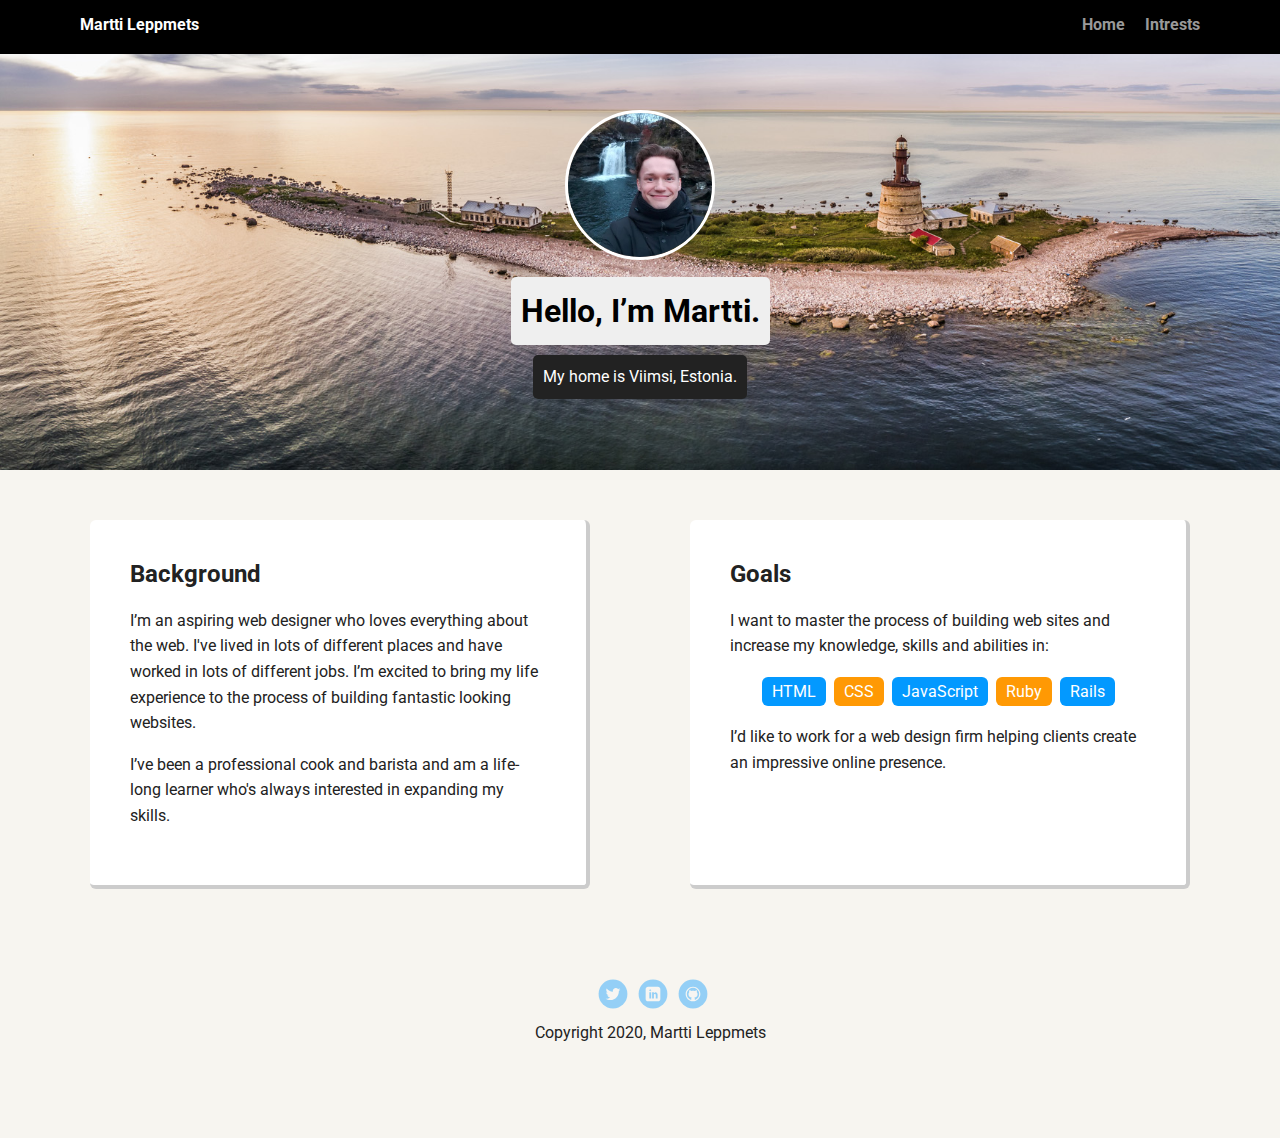
==== index.html @ c5f19c08 "Added project starter files" ====
<!doctype html>
<html lang="en">
<head>
  <meta charset="utf-8">
  <title>Martti Leppmets's Profile</title>
  <meta name="viewport" content="width=device-width, initial-scale=1.0">
  <link rel="stylesheet" href="styles.css">
  <link href="https://fonts.googleapis.com/css?family=Muli%7CRoboto:400,300,500,700,900" rel="stylesheet"></head>
  <body>

    <div class="main-nav">
        <ul class="nav">
          <li class="name">Martti Leppmets</li>
          <li><a href="../portfolio_update_v1/index.html">Home</a></li>
          <li><a href="../portfolio_update_v1/intrests.html">Intrests</a></li>
        </ul>
    </div>

    <header>
      <img src="images/marttil.jpg" alt="Picture of Martti Leppmets" class="profile-image">
      <h1 class="tag name">Hello, I’m Martti.</h1>
      <p class="tag location">My home is Viimsi, Estonia.</p>
    </header>

    <main class="flex">
      <div class="card">
        <h2>Background</h2>
        <p>I’m an aspiring web designer who loves everything about the web. I've lived in lots of different places and have worked in lots of different jobs. I’m excited to bring my life experience to the process of building fantastic looking websites.</p>
        <p>I’ve been a professional cook and barista and am a life-long learner who's always interested in expanding my skills.</p>
      </div> 

      <div class="card">
        <h2>Goals</h2>
        <p>I want to master the process of building web sites and increase my knowledge, skills and abilities in:</p>
        <ul class="skills">
          <li>HTML</li>
          <li>CSS</li>
          <li>JavaScript</li>
          <li>Ruby</li>
          <li>Rails</li>
        </ul>
        <p>I’d like to work for a web design firm helping clients create an impressive online presence.</p>
      </div> 

    </main>
    <footer>
      <ul>
        <li><a href="#" class="social twitter">Twitter</a></li>
        <li><a href="#" class="social linkedin">LinkedIn</a></li>
        <li><a href="#" class="social github">Github</a></li>
      </ul>
      <p class="copyright">Copyright 2020, Martti Leppmets</p>
    </footer>
  </body>
  </html>
---- styles.css ----
/* Global Layout Set-up */
* { 
  box-sizing: border-box;
}
  
body {
  margin: 0;
  padding: 0;
  text-align: center;
  font-family: 'Roboto', sans-serif;
  color: #222;
  background: #f7f5f0;
}
/* Link Styles */

a {
  text-decoration: none;
  color: #999;
}
a:hover {
  color: #6633ff;
}

/* Section Styles */

.main-nav {
  width: 100%;
  background: black;
  min-height: 30px;
  padding: 10px;
  position: fixed;
  text-align: center;
}
.nav {
  display: flex;
  justify-content: space-around;
  font-weight: 700;
  list-style-type: none;
  margin: 0 auto;
  padding: 0;
}

.nav .name {
    display: block;
    margin-right: auto;
    color: white;
}
.nav li {
  padding: 5px 10px 10px 10px;
}
.nav a {
  transition: all .5s;
}
.nav a:hover {
  color: white
}

header {
  text-align: center;
  background: url('images/keri.jpg') no-repeat top center ;
  background-size: cover;
  overflow: hidden;
  padding-top: 60px;
}
header {
  line-height: 1.5;
}
header .profile-image {
  margin-top: 50px;
  width: 150px;
  height: 150px;
  border-radius: 50%;
  border: 3px solid white;
  transition: all .5s;
}
header .profile-image:hover {
  transform: scale(1.2) rotate(5deg);
}
.tag {
  background-color: #efefef;
  color: black;
  padding: 10px;
  border-radius: 5px;
  display: table;
  margin: 10px auto;
} 
.location {
  background-color: #222;
  color: white;
}
.card {
  margin: 30px;
  padding: 20px 40px 40px;
  max-width: 500px;
  text-align: left;
  background: #fff;
  border-bottom: 4px solid #ccc;
  border-right: 4px solid #ccc;
  border-radius: 6px;
  transition: all .5s;
}
.card:hover {
  border-color: #000000;
}

ul.skills {
  padding: 0;
  text-align: center;
}

.skills li {
  border-radius: 6px;
  display: inline-block;
  background: #ff9904;
  color: white;
  padding: 5px 10px;
  margin: 2px;
}

.skills li:nth-child(odd) {
  background: #0399ff;
}

footer {
  width: 100%;
  min-height: 30px;
  padding: 20px 0 40px 20px;
}

footer .copyright {
  top: -8px;
  font-size: .75em;
}

footer ul {
  list-style-type: none;
  margin: 0;
  padding: 0;
}

footer ul li {
  display: inline-block;
}

a.social {
  display: inline-block;
  text-indent: -9999px;
  margin-left: 5px;
  width: 30px;
  height: 30px;
  background-size: 30px 30px;
  opacity: .4;
  transition: all .5s;
}
a.twitter {
  background-image: url(images/twitter.svg);
}
a.linkedin {
  background-image: url(images/linkedin.svg);
}
a.github {
  background-image: url(images/github.svg);
}
a.social:hover {
  opacity: 1;
}
.clearfix {
  clear: both;
}

/* Styles for larger screens */
@media screen and (min-width: 720px) {
  
  .flex {
      display: -ms-flexbox;      /* TWEENER - IE 10 */
      display: flex; 
      max-width: 1200px;
      -ms-flex-pack: distribute;
      justify-content: space-around;
      margin: 0 auto;
  }

  header {
    min-height: 470px;
  }

  .nav {
    max-width: 1200px;
    padding: 0 30px;
  }


  main {
    padding-top: 20px;
  }

  main p {
    line-height: 1.6em;
  }

  footer {
    font-size: 1.3em;
    max-width: 1200px;
    margin: 40px auto;
  }

}
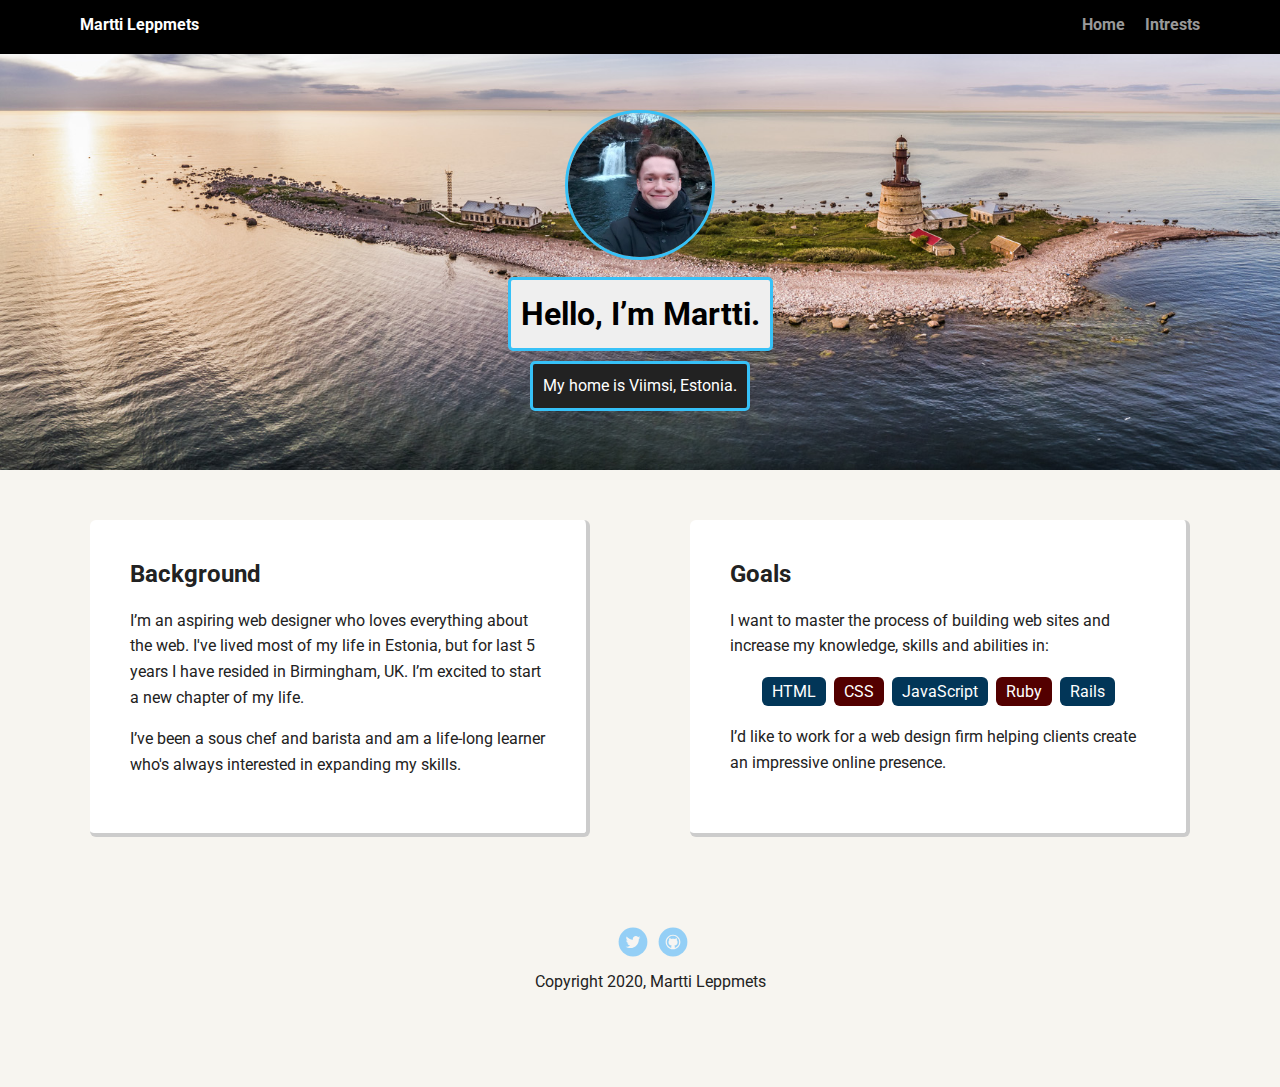
==== commit 0695eee7: "Started on the project" ====
--- a/index.html
+++ b/index.html
@@ -11,8 +11,8 @@
     <div class="main-nav">
         <ul class="nav">
           <li class="name">Martti Leppmets</li>
-          <li><a href="../portfolio_update_v1/index.html">Home</a></li>
-          <li><a href="../portfolio_update_v1/intrests.html">Intrests</a></li>
+          <li><a href="../../portfolio_update_v1/Techdegree-Project-1/index.html">Home</a></li>
+          <li><a href="../../portfolio_update_v1/Techdegree-Project-1/intrests.html">Intrests</a></li>
         </ul>
     </div>
 
@@ -25,8 +25,8 @@
     <main class="flex">
       <div class="card">
         <h2>Background</h2>
-        <p>I’m an aspiring web designer who loves everything about the web. I've lived in lots of different places and have worked in lots of different jobs. I’m excited to bring my life experience to the process of building fantastic looking websites.</p>
-        <p>I’ve been a professional cook and barista and am a life-long learner who's always interested in expanding my skills.</p>
+        <p>I’m an aspiring web designer who loves everything about the web. I've lived most of my life in Estonia, but for last 5 years I have resided in Birmingham, UK. I’m excited to start a new chapter of my life.</p>
+        <p>I’ve been a sous chef and barista and am a life-long learner who's always interested in expanding my skills.</p>
       </div> 
 
       <div class="card">
@@ -45,9 +45,8 @@
     </main>
     <footer>
       <ul>
-        <li><a href="#" class="social twitter">Twitter</a></li>
-        <li><a href="#" class="social linkedin">LinkedIn</a></li>
-        <li><a href="#" class="social github">Github</a></li>
+        <li><a href="http://twitter.com/MarttiLe" target="_blank" class="social twitter">Twitter</a></li>
+        <li><a href="https://github.com/MarttiLe" target="_blank" class="social github">Github</a></li>
       </ul>
       <p class="copyright">Copyright 2020, Martti Leppmets</p>
     </footer>
--- a/styles.css
+++ b/styles.css
@@ -70,11 +70,11 @@
   width: 150px;
   height: 150px;
   border-radius: 50%;
-  border: 3px solid white;
+  border: 3px solid rgb(55, 193, 247);
   transition: all .5s;
 }
 header .profile-image:hover {
-  transform: scale(1.2) rotate(5deg);
+  transform: scale(1.2) rotate(360deg);
 }
 .tag {
   background-color: #efefef;
@@ -83,10 +83,12 @@
   border-radius: 5px;
   display: table;
   margin: 10px auto;
+  border: 3px solid rgb(55, 193, 247);
 } 
 .location {
   background-color: #222;
   color: white;
+  border: 3px solid rgb(55, 193, 247);
 }
 .card {
   margin: 30px;
@@ -111,14 +113,14 @@
 .skills li {
   border-radius: 6px;
   display: inline-block;
-  background: #ff9904;
+  background: #530000;
   color: white;
   padding: 5px 10px;
   margin: 2px;
 }
 
 .skills li:nth-child(odd) {
-  background: #0399ff;
+  background: #023658;
 }
 
 footer {
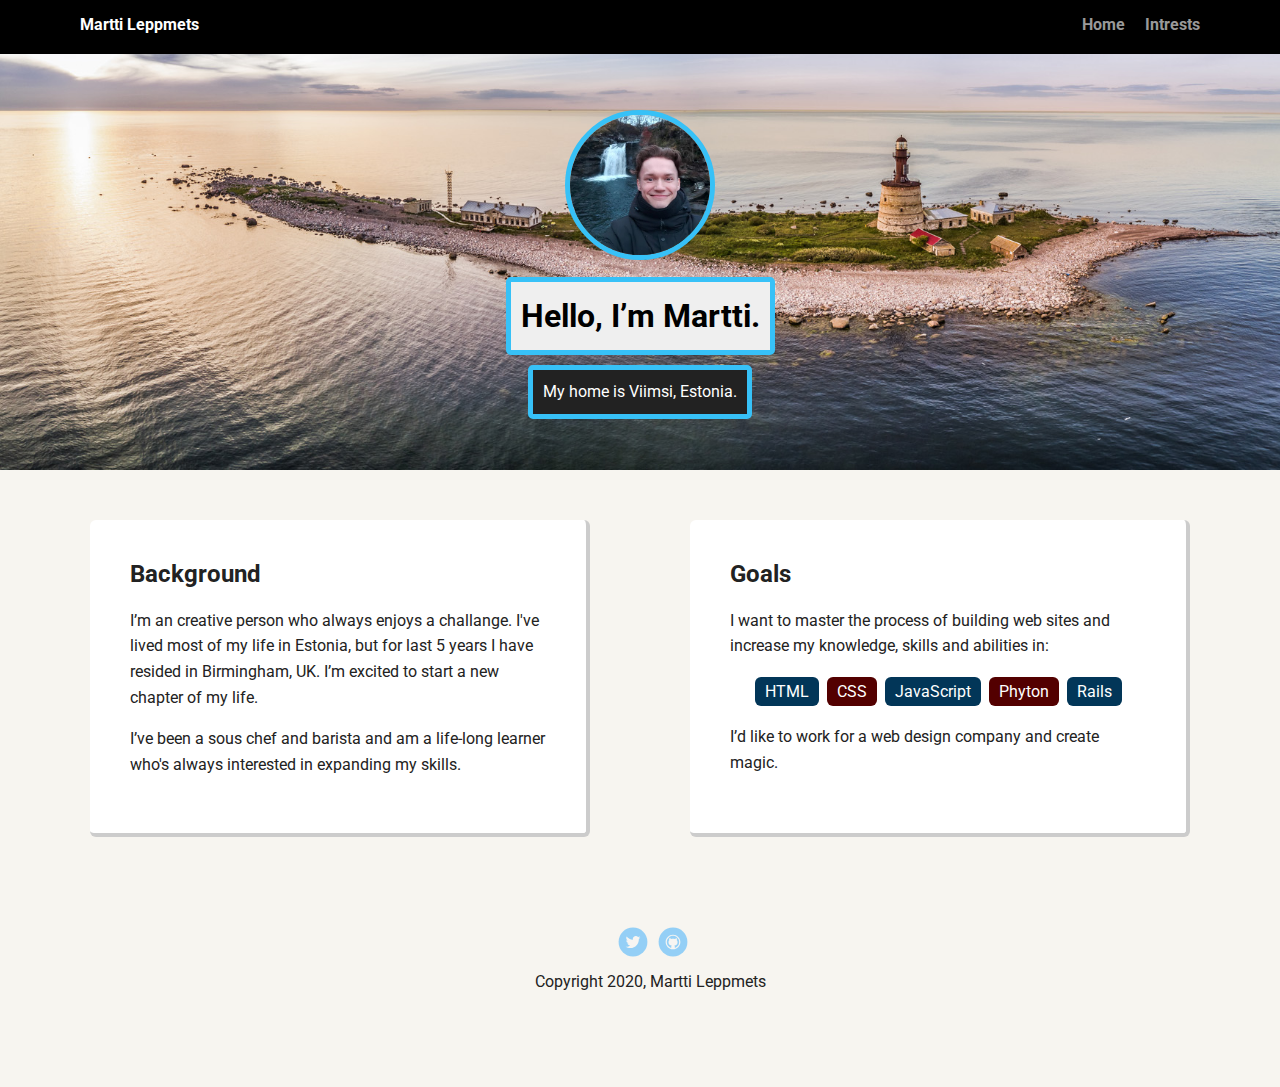
==== commit 49d61bd3: "Final changes" ====
--- a/index.html
+++ b/index.html
@@ -8,8 +8,8 @@
   <link href="https://fonts.googleapis.com/css?family=Muli%7CRoboto:400,300,500,700,900" rel="stylesheet"></head>
   <body>
 
-    <div class="main-nav">
-        <ul class="nav">
+    <div class="nav">
+        <ul class="nav-list">
           <li class="name">Martti Leppmets</li>
           <li><a href="../../portfolio_update_v1/Techdegree-Project-1/index.html">Home</a></li>
           <li><a href="../../portfolio_update_v1/Techdegree-Project-1/intrests.html">Intrests</a></li>
@@ -23,23 +23,23 @@
     </header>
 
     <main class="flex">
-      <div class="card">
+      <div class="article">
         <h2>Background</h2>
-        <p>I’m an aspiring web designer who loves everything about the web. I've lived most of my life in Estonia, but for last 5 years I have resided in Birmingham, UK. I’m excited to start a new chapter of my life.</p>
+        <p>I’m an creative person who always enjoys a challange. I've lived most of my life in Estonia, but for last 5 years I have resided in Birmingham, UK. I’m excited to start a new chapter of my life.</p>
         <p>I’ve been a sous chef and barista and am a life-long learner who's always interested in expanding my skills.</p>
       </div> 
 
-      <div class="card">
+      <div class="article">
         <h2>Goals</h2>
         <p>I want to master the process of building web sites and increase my knowledge, skills and abilities in:</p>
         <ul class="skills">
           <li>HTML</li>
           <li>CSS</li>
           <li>JavaScript</li>
-          <li>Ruby</li>
+          <li>Phyton</li>
           <li>Rails</li>
         </ul>
-        <p>I’d like to work for a web design firm helping clients create an impressive online presence.</p>
+        <p>I’d like to work for a web design company and create magic.</p>
       </div> 
 
     </main>
--- a/styles.css
+++ b/styles.css
@@ -23,15 +23,15 @@
 
 /* Section Styles */
 
-.main-nav {
+.nav {
   width: 100%;
-  background: black;
+  background: rgb(0, 0, 0);
   min-height: 30px;
   padding: 10px;
   position: fixed;
   text-align: center;
 }
-.nav {
+.nav-list {
   display: flex;
   justify-content: space-around;
   font-weight: 700;
@@ -40,18 +40,18 @@
   padding: 0;
 }
 
-.nav .name {
+.nav-list .name {
     display: block;
     margin-right: auto;
     color: white;
 }
-.nav li {
+.nav-list li {
   padding: 5px 10px 10px 10px;
 }
-.nav a {
-  transition: all .5s;
-}
-.nav a:hover {
+.nav-list a {
+  transition: all .5s;
+}
+.nav-list a:hover {
   color: white
 }
 
@@ -70,7 +70,7 @@
   width: 150px;
   height: 150px;
   border-radius: 50%;
-  border: 3px solid rgb(55, 193, 247);
+  border: 5px solid rgb(55, 193, 247);
   transition: all .5s;
 }
 header .profile-image:hover {
@@ -83,14 +83,14 @@
   border-radius: 5px;
   display: table;
   margin: 10px auto;
-  border: 3px solid rgb(55, 193, 247);
+  border: 5px solid rgb(55, 193, 247);
 } 
 .location {
   background-color: #222;
   color: white;
-  border: 3px solid rgb(55, 193, 247);
-}
-.card {
+  border: 5px solid rgb(55, 193, 247);
+}
+.article {
   margin: 30px;
   padding: 20px 40px 40px;
   max-width: 500px;
@@ -101,7 +101,7 @@
   border-radius: 6px;
   transition: all .5s;
 }
-.card:hover {
+.article:hover {
   border-color: #000000;
 }
 
@@ -186,7 +186,7 @@
     min-height: 470px;
   }
 
-  .nav {
+  .nav-list {
     max-width: 1200px;
     padding: 0 30px;
   }
